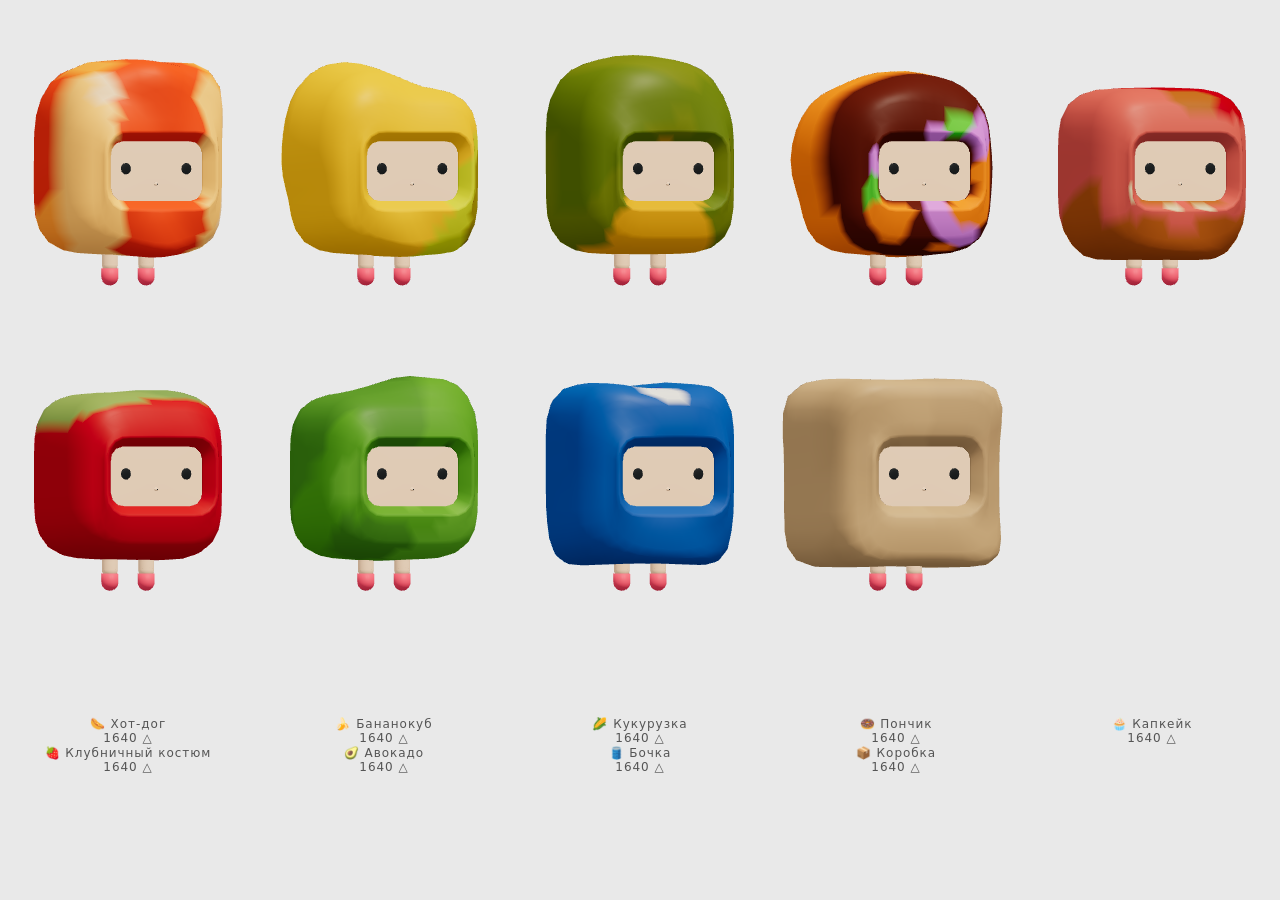
==== characters/costumes.html @ f52dc6cb "Smarter bots, Fall Guys styled levels, costumes from SimReady assets - Big Fans and Roll Out bots pl" ====
<!doctype html><html lang="ru"><meta charset="utf-8"><meta name="viewport" content="width=device-width,initial-scale=1"><title>Костюмы из ассетов</title>
<style>body{margin:0;background:#e9e9e9;font:12px/1.2 system-ui;color:#555}canvas{display:block;width:100vw;height:56vw}.labels{display:grid;grid-template-columns:repeat(5,1fr);text-align:center;letter-spacing:.08em}</style>
<!-- Dev page: every SimReady-based costume from characters/costume-manifest.mjs, three-quarter view. Rebuild with tools/costumes/build.py. -->
<script type="importmap">{"imports":{"three":"../vendor/three.module.min.js"}}</script>
<canvas></canvas><div class="labels"></div>
<script type="module">
import * as THREE from '../vendor/three.module.min.js';import {createCubeCharacter} from './cube-character.mjs';import {preloadCostume} from './cube-wardrobe.mjs';import {COSTUME_ASSETS} from './costume-manifest.mjs';
const ids=Object.keys(COSTUME_ASSETS),canvas=document.querySelector('canvas'),cols=5,rows=Math.ceil(ids.length/cols);
const renderer=new THREE.WebGLRenderer({canvas,antialias:true});renderer.setPixelRatio(Math.min(devicePixelRatio,2));renderer.outputColorSpace=THREE.SRGBColorSpace;renderer.toneMapping=THREE.ACESFilmicToneMapping;
const scene=new THREE.Scene();scene.background=new THREE.Color(0xe9e9e9);scene.add(new THREE.HemisphereLight(0xffffff,0xb9b9b9,2.1));const key=new THREE.DirectionalLight(0xfff4e6,2.2);key.position.set(2.5,6,4);scene.add(key);
ids.forEach((id,i)=>{const rig=createCubeCharacter(THREE,{skin:{hat:id,pattern:'plain',c1:0xffdb20,c2:0xf2596e}});rig.blobShadow.visible=false;rig.animate(0,{pose:'idle'});rig.root.position.set((i%cols-(cols-1)/2)*2.6,-Math.floor(i/cols)*3.1,0);rig.root.rotation.y=.5;scene.add(rig.root);});
document.querySelector('.labels').innerHTML=ids.map(id=>`<span>${COSTUME_ASSETS[id].icon} ${COSTUME_ASSETS[id].title}<br>${COSTUME_ASSETS[id].tris} △</span>`).join('');
const camera=new THREE.OrthographicCamera(-cols*1.3,cols*1.3,1.9,-rows*3.1+1.3,.1,100);camera.position.set(0,1,20);camera.lookAt(0,1,0);
function draw(){const w=canvas.clientWidth,h=canvas.clientHeight;renderer.setSize(w,h,false);const aspect=w/h,hh=cols*1.3/aspect;camera.top=1.9;camera.bottom=1.9-2*hh;camera.updateProjectionMatrix();renderer.render(scene,camera);}
addEventListener('resize',draw);draw();Promise.allSettled(ids.map(id=>preloadCostume(THREE,id))).then(()=>setTimeout(draw,30));
</script></html>
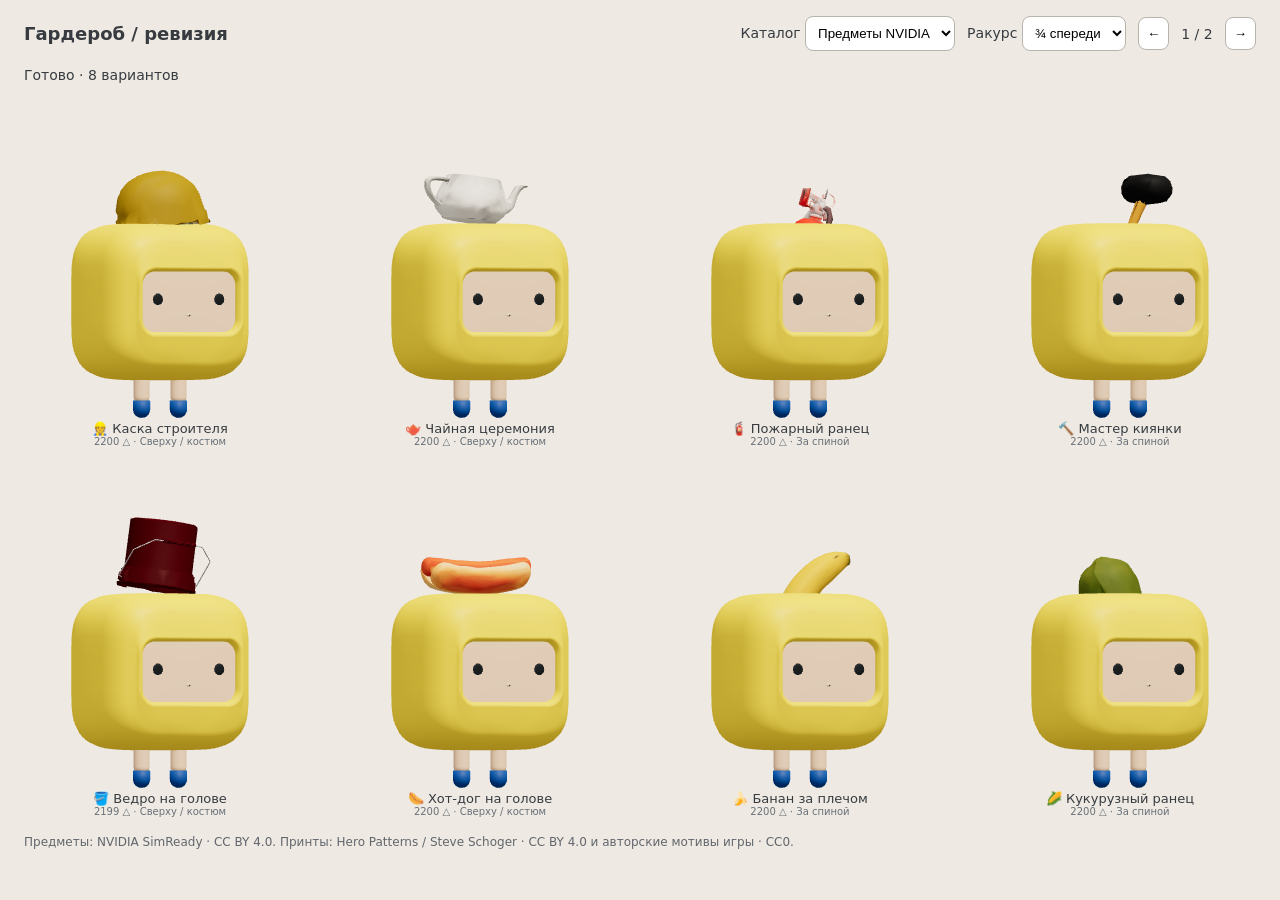
==== commit ab00124b: "Revise wardrobe with original SimReady wearables and accurate prints" ====
--- a/characters/costumes.html
+++ b/characters/costumes.html
@@ -1,16 +1,26 @@
-<!doctype html><html lang="ru"><meta charset="utf-8"><meta name="viewport" content="width=device-width,initial-scale=1"><title>Костюмы из ассетов</title>
-<style>body{margin:0;background:#e9e9e9;font:12px/1.2 system-ui;color:#555}canvas{display:block;width:100vw;height:56vw}.labels{display:grid;grid-template-columns:repeat(5,1fr);text-align:center;letter-spacing:.08em}</style>
-<!-- Dev page: every SimReady-based costume from characters/costume-manifest.mjs, three-quarter view. Rebuild with tools/costumes/build.py. -->
+<!doctype html><html lang="ru"><meta charset="utf-8"><meta name="viewport" content="width=device-width,initial-scale=1"><title>Гардероб — проверка ассетов</title>
+<style>*{box-sizing:border-box}body{margin:0;background:#eeeae3;font:14px system-ui;color:#373b40}header{padding:16px 24px;display:flex;align-items:center;gap:12px;flex-wrap:wrap}h1{font-size:18px;margin:0 auto 0 0}select,button{padding:8px;border:1px solid #b7b4ad;border-radius:8px;background:#fff}main{position:relative;max-width:1400px;margin:auto}canvas{display:block;width:100%;height:57.8vw;max-height:800px}.labels{position:absolute;inset:0;display:grid;grid-template-columns:repeat(4,1fr);grid-template-rows:repeat(2,1fr);pointer-events:none}.labels span{align-self:end;text-align:center;padding:6px;font-size:13px}.labels small{display:block;color:#697078;font-size:10px}footer{padding:12px 24px;color:#62666c;font-size:12px}#status{padding:0 24px}</style>
 <script type="importmap">{"imports":{"three":"../vendor/three.module.min.js"}}</script>
-<canvas></canvas><div class="labels"></div>
+<header><h1>Гардероб / ревизия</h1><label>Каталог <select id="catalog"><option value="assets">Предметы NVIDIA</option><option value="all">Все костюмы</option><option value="patterns">Узоры</option></select></label><label>Ракурс <select id="view"><option value="front">¾ спереди</option><option value="back">¾ сзади</option><option value="side">Сбоку</option></select></label><button id="prev">←</button><span id="page"></span><button id="next">→</button></header>
+<div id="status">Загрузка моделей…</div><main><canvas></canvas><div class="labels"></div></main><footer>Предметы: NVIDIA SimReady · CC BY 4.0. Принты: Hero Patterns / Steve Schoger · CC BY 4.0 и авторские мотивы игры · CC0.</footer>
 <script type="module">
-import * as THREE from '../vendor/three.module.min.js';import {createCubeCharacter} from './cube-character.mjs';import {preloadCostume} from './cube-wardrobe.mjs';import {COSTUME_ASSETS} from './costume-manifest.mjs';
-const ids=Object.keys(COSTUME_ASSETS),canvas=document.querySelector('canvas'),cols=5,rows=Math.ceil(ids.length/cols);
-const renderer=new THREE.WebGLRenderer({canvas,antialias:true});renderer.setPixelRatio(Math.min(devicePixelRatio,2));renderer.outputColorSpace=THREE.SRGBColorSpace;renderer.toneMapping=THREE.ACESFilmicToneMapping;
-const scene=new THREE.Scene();scene.background=new THREE.Color(0xe9e9e9);scene.add(new THREE.HemisphereLight(0xffffff,0xb9b9b9,2.1));const key=new THREE.DirectionalLight(0xfff4e6,2.2);key.position.set(2.5,6,4);scene.add(key);
-ids.forEach((id,i)=>{const rig=createCubeCharacter(THREE,{skin:{hat:id,pattern:'plain',c1:0xffdb20,c2:0xf2596e}});rig.blobShadow.visible=false;rig.animate(0,{pose:'idle'});rig.root.position.set((i%cols-(cols-1)/2)*2.6,-Math.floor(i/cols)*3.1,0);rig.root.rotation.y=.5;scene.add(rig.root);});
-document.querySelector('.labels').innerHTML=ids.map(id=>`<span>${COSTUME_ASSETS[id].icon} ${COSTUME_ASSETS[id].title}<br>${COSTUME_ASSETS[id].tris} △</span>`).join('');
-const camera=new THREE.OrthographicCamera(-cols*1.3,cols*1.3,1.9,-rows*3.1+1.3,.1,100);camera.position.set(0,1,20);camera.lookAt(0,1,0);
-function draw(){const w=canvas.clientWidth,h=canvas.clientHeight;renderer.setSize(w,h,false);const aspect=w/h,hh=cols*1.3/aspect;camera.top=1.9;camera.bottom=1.9-2*hh;camera.updateProjectionMatrix();renderer.render(scene,camera);}
-addEventListener('resize',draw);draw();Promise.allSettled(ids.map(id=>preloadCostume(THREE,id))).then(()=>setTimeout(draw,30));
+import * as T from '../vendor/three.module.min.js';
+import {createCubeCharacter} from './cube-character.mjs';
+import {CUBE_COSMETICS,preloadCostume} from './cube-wardrobe.mjs';
+import {COSTUME_ASSETS} from './costume-manifest.mjs';
+import {PRINTS,printsReady} from './cube-print.mjs';
+const canvas=document.querySelector('canvas'),renderer=new T.WebGLRenderer({canvas,antialias:true});renderer.setPixelRatio(Math.min(devicePixelRatio,1.5));renderer.outputColorSpace=T.SRGBColorSpace;renderer.toneMapping=T.ACESFilmicToneMapping;
+const scene=new T.Scene();scene.background=new T.Color(0xeeeae3);scene.add(new T.HemisphereLight(0xffffff,0xb9b6b0,2));const key=new T.DirectionalLight(0xfff7eb,2.5);key.position.set(2,6,4);scene.add(key);
+const camera=new T.OrthographicCamera(-6.4,6.4,3.5,-3.9,.1,100);camera.position.set(0,0,20);camera.lookAt(0,0,0);
+let page=0,rigs=[],serial=0;const params=new URLSearchParams(location.search);document.querySelector('#catalog').value=params.get('catalog')||'assets';document.querySelector('#view').value=params.get('view')||'front';
+const names={belly:'Абстрактное конфетти',stripes:'Диагональные полосы',polka:'Горошек',flames:'Карамельные волны',stars:'Пятиконечные звёзды',lightning:'Ломаный ритм',rings:'Гипнотические кольца',diamonds:'Арлекин',clouds:'Пушистые облака',leaves:'Листья',circuit:'Микросхема',hexagons:'Медовые соты'};
+function draw(){renderer.setSize(canvas.clientWidth,canvas.clientHeight,false);renderer.render(scene,camera);}
+async function refresh(){const token=++serial;for(const r of rigs){scene.remove(r.root);r.dispose();}rigs=[];const mode=document.querySelector('#catalog').value;
+const items=mode==='patterns'?Object.keys(PRINTS).map(pattern=>({hat:'none',pattern,title:names[pattern]})):mode==='all'?CUBE_COSMETICS:Object.entries(COSTUME_ASSETS).map(([hat,c])=>({hat,...c}));
+const pages=Math.ceil(items.length/8);page=Math.max(0,Math.min(page,pages-1));const subset=items.slice(page*8,page*8+8);document.querySelector('#page').textContent=`${page+1} / ${pages}`;
+const angle={front:.5,back:Math.PI+.5,side:Math.PI/2}[document.querySelector('#view').value];
+subset.forEach((c,i)=>{const r=createCubeCharacter(T,{skin:{hat:c.hat,pattern:c.pattern||'plain',c1:0xffd83b,c2:0x285ba0}});r.blobShadow.visible=false;r.animate(0,{pose:'idle'});r.root.position.set((i%4-1.5)*3.2, -Math.floor(i/4)*3.7+.15,0);r.root.rotation.y=angle;rigs.push(r);scene.add(r.root);});
+document.querySelector('.labels').innerHTML=subset.map(c=>`<span>${c.icon||''} ${c.title}<small>${c.tris?c.tris+' △ · ':''}${c.slot==='back'?'За спиной':mode==='patterns'?'Принт':'Сверху / костюм'}</small></span>`).join('');
+document.querySelector('#status').textContent='Загрузка…';draw();const result=await Promise.allSettled(subset.map(c=>preloadCostume(T,c.hat)));await printsReady();if(token!==serial)return;const failures=result.filter(r=>r.status==='rejected').length;document.querySelector('#status').textContent=failures?`Ошибки загрузки: ${failures}`:`Готово · ${subset.length} вариантов`;draw();}
+for(const id of ['catalog','view'])document.querySelector('#'+id).onchange=()=>{page=0;refresh();};document.querySelector('#prev').onclick=()=>{page--;refresh();};document.querySelector('#next').onclick=()=>{page++;refresh();};addEventListener('resize',draw);refresh();
 </script></html>
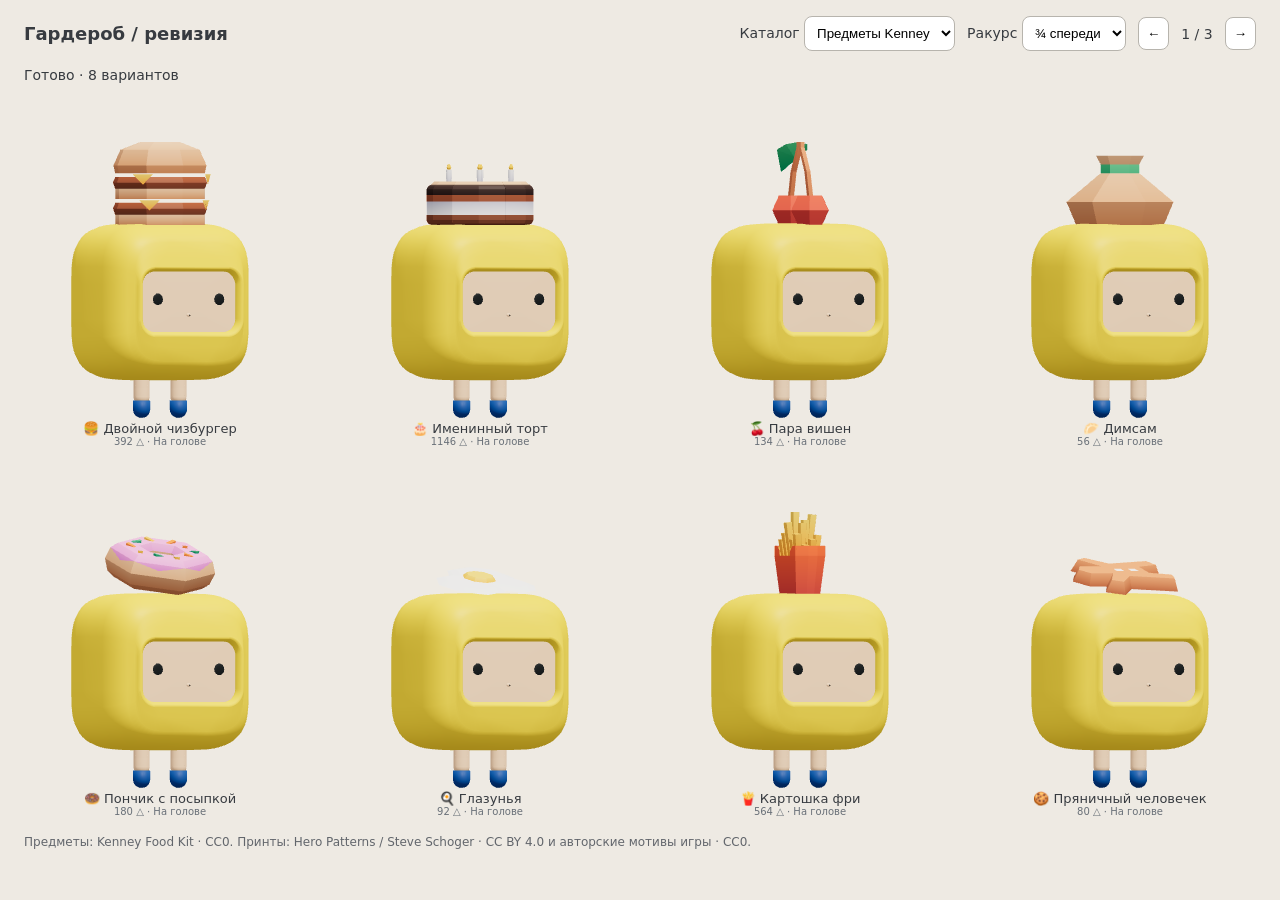
==== commit 596d855a: "Separate palette and print selection and equip Kenney headwear" ====
--- a/characters/costumes.html
+++ b/characters/costumes.html
@@ -1,26 +1,26 @@
 <!doctype html><html lang="ru"><meta charset="utf-8"><meta name="viewport" content="width=device-width,initial-scale=1"><title>Гардероб — проверка ассетов</title>
 <style>*{box-sizing:border-box}body{margin:0;background:#eeeae3;font:14px system-ui;color:#373b40}header{padding:16px 24px;display:flex;align-items:center;gap:12px;flex-wrap:wrap}h1{font-size:18px;margin:0 auto 0 0}select,button{padding:8px;border:1px solid #b7b4ad;border-radius:8px;background:#fff}main{position:relative;max-width:1400px;margin:auto}canvas{display:block;width:100%;height:57.8vw;max-height:800px}.labels{position:absolute;inset:0;display:grid;grid-template-columns:repeat(4,1fr);grid-template-rows:repeat(2,1fr);pointer-events:none}.labels span{align-self:end;text-align:center;padding:6px;font-size:13px}.labels small{display:block;color:#697078;font-size:10px}footer{padding:12px 24px;color:#62666c;font-size:12px}#status{padding:0 24px}</style>
 <script type="importmap">{"imports":{"three":"../vendor/three.module.min.js"}}</script>
-<header><h1>Гардероб / ревизия</h1><label>Каталог <select id="catalog"><option value="assets">Предметы NVIDIA</option><option value="all">Все костюмы</option><option value="patterns">Узоры</option></select></label><label>Ракурс <select id="view"><option value="front">¾ спереди</option><option value="back">¾ сзади</option><option value="side">Сбоку</option></select></label><button id="prev">←</button><span id="page"></span><button id="next">→</button></header>
-<div id="status">Загрузка моделей…</div><main><canvas></canvas><div class="labels"></div></main><footer>Предметы: NVIDIA SimReady · CC BY 4.0. Принты: Hero Patterns / Steve Schoger · CC BY 4.0 и авторские мотивы игры · CC0.</footer>
+<header><h1>Гардероб / ревизия</h1><label>Каталог <select id="catalog"><option value="assets">Предметы Kenney</option><option value="all">Все костюмы</option><option value="patterns">Узоры</option></select></label><label>Ракурс <select id="view"><option value="front">¾ спереди</option><option value="back">¾ сзади</option><option value="side">Сбоку</option></select></label><button id="prev">←</button><span id="page"></span><button id="next">→</button></header>
+<div id="status">Загрузка моделей…</div><main><canvas></canvas><div class="labels"></div></main><footer>Предметы: Kenney Food Kit · CC0. Принты: Hero Patterns / Steve Schoger · CC BY 4.0 и авторские мотивы игры · CC0.</footer>
 <script type="module">
 import * as T from '../vendor/three.module.min.js';
 import {createCubeCharacter} from './cube-character.mjs';
 import {CUBE_COSMETICS,preloadCostume} from './cube-wardrobe.mjs';
 import {COSTUME_ASSETS} from './costume-manifest.mjs';
-import {PRINTS,printsReady} from './cube-print.mjs';
+import {PRINTS,printsReady} from './cube-print.mjs';import {PRINT_CATALOG} from './print-catalog.mjs';
 const canvas=document.querySelector('canvas'),renderer=new T.WebGLRenderer({canvas,antialias:true});renderer.setPixelRatio(Math.min(devicePixelRatio,1.5));renderer.outputColorSpace=T.SRGBColorSpace;renderer.toneMapping=T.ACESFilmicToneMapping;
 const scene=new T.Scene();scene.background=new T.Color(0xeeeae3);scene.add(new T.HemisphereLight(0xffffff,0xb9b6b0,2));const key=new T.DirectionalLight(0xfff7eb,2.5);key.position.set(2,6,4);scene.add(key);
 const camera=new T.OrthographicCamera(-6.4,6.4,3.5,-3.9,.1,100);camera.position.set(0,0,20);camera.lookAt(0,0,0);
 let page=0,rigs=[],serial=0;const params=new URLSearchParams(location.search);document.querySelector('#catalog').value=params.get('catalog')||'assets';document.querySelector('#view').value=params.get('view')||'front';
-const names={belly:'Абстрактное конфетти',stripes:'Диагональные полосы',polka:'Горошек',flames:'Карамельные волны',stars:'Пятиконечные звёзды',lightning:'Ломаный ритм',rings:'Гипнотические кольца',diamonds:'Арлекин',clouds:'Пушистые облака',leaves:'Листья',circuit:'Микросхема',hexagons:'Медовые соты'};
+const names={belly:'Абстрактное конфетти',stripes:'Диагональные полосы',polka:'Горошек',flames:'Карамельные волны',stars:'Пятиконечные звёзды',lightning:'Ломаный ритм',rings:'Гипнотические кольца',diamonds:'Арлекин',clouds:'Пушистые облака',leaves:'Листья',circuit:'Микросхема',hexagons:'Медовые соты',...Object.fromEntries(PRINT_CATALOG.map(([id,,,title])=>[id,title]))};
 function draw(){renderer.setSize(canvas.clientWidth,canvas.clientHeight,false);renderer.render(scene,camera);}
 async function refresh(){const token=++serial;for(const r of rigs){scene.remove(r.root);r.dispose();}rigs=[];const mode=document.querySelector('#catalog').value;
 const items=mode==='patterns'?Object.keys(PRINTS).map(pattern=>({hat:'none',pattern,title:names[pattern]})):mode==='all'?CUBE_COSMETICS:Object.entries(COSTUME_ASSETS).map(([hat,c])=>({hat,...c}));
 const pages=Math.ceil(items.length/8);page=Math.max(0,Math.min(page,pages-1));const subset=items.slice(page*8,page*8+8);document.querySelector('#page').textContent=`${page+1} / ${pages}`;
 const angle={front:.5,back:Math.PI+.5,side:Math.PI/2}[document.querySelector('#view').value];
 subset.forEach((c,i)=>{const r=createCubeCharacter(T,{skin:{hat:c.hat,pattern:c.pattern||'plain',c1:0xffd83b,c2:0x285ba0}});r.blobShadow.visible=false;r.animate(0,{pose:'idle'});r.root.position.set((i%4-1.5)*3.2, -Math.floor(i/4)*3.7+.15,0);r.root.rotation.y=angle;rigs.push(r);scene.add(r.root);});
-document.querySelector('.labels').innerHTML=subset.map(c=>`<span>${c.icon||''} ${c.title}<small>${c.tris?c.tris+' △ · ':''}${c.slot==='back'?'За спиной':mode==='patterns'?'Принт':'Сверху / костюм'}</small></span>`).join('');
+document.querySelector('.labels').innerHTML=subset.map(c=>`<span>${c.icon||''} ${c.title}<small>${c.tris?c.tris+' △ · ':''}${c.slot==='back'?'За спиной':mode==='patterns'?'Принт':'На голове'}</small></span>`).join('');
 document.querySelector('#status').textContent='Загрузка…';draw();const result=await Promise.allSettled(subset.map(c=>preloadCostume(T,c.hat)));await printsReady();if(token!==serial)return;const failures=result.filter(r=>r.status==='rejected').length;document.querySelector('#status').textContent=failures?`Ошибки загрузки: ${failures}`:`Готово · ${subset.length} вариантов`;draw();}
 for(const id of ['catalog','view'])document.querySelector('#'+id).onchange=()=>{page=0;refresh();};document.querySelector('#prev').onclick=()=>{page--;refresh();};document.querySelector('#next').onclick=()=>{page++;refresh();};addEventListener('resize',draw);refresh();
 </script></html>
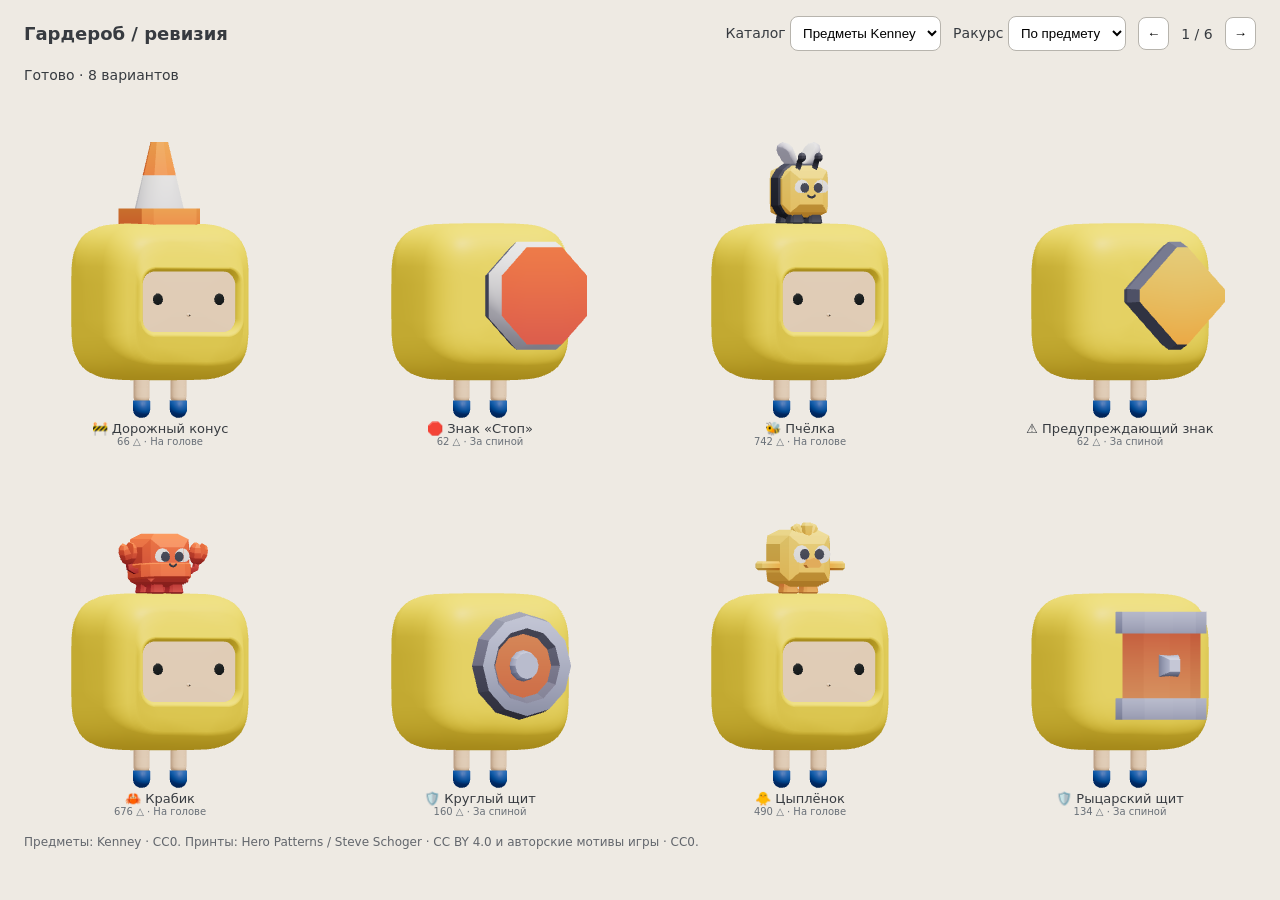
==== commit 48f3efdf: "Add 24 Kenney accessories and fit flat collectibles to the back" ====
--- a/characters/costumes.html
+++ b/characters/costumes.html
@@ -1,8 +1,8 @@
 <!doctype html><html lang="ru"><meta charset="utf-8"><meta name="viewport" content="width=device-width,initial-scale=1"><title>Гардероб — проверка ассетов</title>
 <style>*{box-sizing:border-box}body{margin:0;background:#eeeae3;font:14px system-ui;color:#373b40}header{padding:16px 24px;display:flex;align-items:center;gap:12px;flex-wrap:wrap}h1{font-size:18px;margin:0 auto 0 0}select,button{padding:8px;border:1px solid #b7b4ad;border-radius:8px;background:#fff}main{position:relative;max-width:1400px;margin:auto}canvas{display:block;width:100%;height:57.8vw;max-height:800px}.labels{position:absolute;inset:0;display:grid;grid-template-columns:repeat(4,1fr);grid-template-rows:repeat(2,1fr);pointer-events:none}.labels span{align-self:end;text-align:center;padding:6px;font-size:13px}.labels small{display:block;color:#697078;font-size:10px}footer{padding:12px 24px;color:#62666c;font-size:12px}#status{padding:0 24px}</style>
 <script type="importmap">{"imports":{"three":"../vendor/three.module.min.js"}}</script>
-<header><h1>Гардероб / ревизия</h1><label>Каталог <select id="catalog"><option value="assets">Предметы Kenney</option><option value="all">Все костюмы</option><option value="patterns">Узоры</option></select></label><label>Ракурс <select id="view"><option value="front">¾ спереди</option><option value="back">¾ сзади</option><option value="side">Сбоку</option></select></label><button id="prev">←</button><span id="page"></span><button id="next">→</button></header>
-<div id="status">Загрузка моделей…</div><main><canvas></canvas><div class="labels"></div></main><footer>Предметы: Kenney Food Kit · CC0. Принты: Hero Patterns / Steve Schoger · CC BY 4.0 и авторские мотивы игры · CC0.</footer>
+<header><h1>Гардероб / ревизия</h1><label>Каталог <select id="catalog"><option value="assets">Предметы Kenney</option><option value="head">На голову</option><option value="back">На спину</option><option value="all">Все костюмы</option><option value="patterns">Узоры</option></select></label><label>Ракурс <select id="view"><option value="auto">По предмету</option><option value="front">¾ спереди</option><option value="back">¾ сзади</option><option value="side">Сбоку</option></select></label><button id="prev">←</button><span id="page"></span><button id="next">→</button></header>
+<div id="status">Загрузка моделей…</div><main><canvas></canvas><div class="labels"></div></main><footer>Предметы: Kenney · CC0. Принты: Hero Patterns / Steve Schoger · CC BY 4.0 и авторские мотивы игры · CC0.</footer>
 <script type="module">
 import * as T from '../vendor/three.module.min.js';
 import {createCubeCharacter} from './cube-character.mjs';
@@ -12,14 +12,14 @@
 const canvas=document.querySelector('canvas'),renderer=new T.WebGLRenderer({canvas,antialias:true});renderer.setPixelRatio(Math.min(devicePixelRatio,1.5));renderer.outputColorSpace=T.SRGBColorSpace;renderer.toneMapping=T.ACESFilmicToneMapping;
 const scene=new T.Scene();scene.background=new T.Color(0xeeeae3);scene.add(new T.HemisphereLight(0xffffff,0xb9b6b0,2));const key=new T.DirectionalLight(0xfff7eb,2.5);key.position.set(2,6,4);scene.add(key);
 const camera=new T.OrthographicCamera(-6.4,6.4,3.5,-3.9,.1,100);camera.position.set(0,0,20);camera.lookAt(0,0,0);
-let page=0,rigs=[],serial=0;const params=new URLSearchParams(location.search);document.querySelector('#catalog').value=params.get('catalog')||'assets';document.querySelector('#view').value=params.get('view')||'front';
+let page=0,rigs=[],serial=0;const params=new URLSearchParams(location.search);page=Math.max(0,parseInt(params.get('page'),10)-1||0);document.querySelector('#catalog').value=params.get('catalog')||'assets';document.querySelector('#view').value=params.get('view')||'auto';
 const names={belly:'Абстрактное конфетти',stripes:'Диагональные полосы',polka:'Горошек',flames:'Карамельные волны',stars:'Пятиконечные звёзды',lightning:'Ломаный ритм',rings:'Гипнотические кольца',diamonds:'Арлекин',clouds:'Пушистые облака',leaves:'Листья',circuit:'Микросхема',hexagons:'Медовые соты',...Object.fromEntries(PRINT_CATALOG.map(([id,,,title])=>[id,title]))};
 function draw(){renderer.setSize(canvas.clientWidth,canvas.clientHeight,false);renderer.render(scene,camera);}
 async function refresh(){const token=++serial;for(const r of rigs){scene.remove(r.root);r.dispose();}rigs=[];const mode=document.querySelector('#catalog').value;
-const items=mode==='patterns'?Object.keys(PRINTS).map(pattern=>({hat:'none',pattern,title:names[pattern]})):mode==='all'?CUBE_COSMETICS:Object.entries(COSTUME_ASSETS).map(([hat,c])=>({hat,...c}));
+const items=mode==='patterns'?Object.keys(PRINTS).map(pattern=>({hat:'none',pattern,title:names[pattern]})):mode==='all'?CUBE_COSMETICS:Object.entries(COSTUME_ASSETS).map(([hat,c])=>({hat,...c})).filter(c=>mode==='assets'||c.slot===mode);
 const pages=Math.ceil(items.length/8);page=Math.max(0,Math.min(page,pages-1));const subset=items.slice(page*8,page*8+8);document.querySelector('#page').textContent=`${page+1} / ${pages}`;
 const angle={front:.5,back:Math.PI+.5,side:Math.PI/2}[document.querySelector('#view').value];
-subset.forEach((c,i)=>{const r=createCubeCharacter(T,{skin:{hat:c.hat,pattern:c.pattern||'plain',c1:0xffd83b,c2:0x285ba0}});r.blobShadow.visible=false;r.animate(0,{pose:'idle'});r.root.position.set((i%4-1.5)*3.2, -Math.floor(i/4)*3.7+.15,0);r.root.rotation.y=angle;rigs.push(r);scene.add(r.root);});
+subset.forEach((c,i)=>{const r=createCubeCharacter(T,{skin:{hat:c.hat,pattern:c.pattern||'plain',c1:0xffd83b,c2:0x285ba0}});r.blobShadow.visible=false;r.animate(0,{pose:'idle'});r.root.position.set((i%4-1.5)*3.2, -Math.floor(i/4)*3.7+.15,0);r.root.rotation.y=angle??(c.slot==='back'?Math.PI+.5:.5);rigs.push(r);scene.add(r.root);});
 document.querySelector('.labels').innerHTML=subset.map(c=>`<span>${c.icon||''} ${c.title}<small>${c.tris?c.tris+' △ · ':''}${c.slot==='back'?'За спиной':mode==='patterns'?'Принт':'На голове'}</small></span>`).join('');
 document.querySelector('#status').textContent='Загрузка…';draw();const result=await Promise.allSettled(subset.map(c=>preloadCostume(T,c.hat)));await printsReady();if(token!==serial)return;const failures=result.filter(r=>r.status==='rejected').length;document.querySelector('#status').textContent=failures?`Ошибки загрузки: ${failures}`:`Готово · ${subset.length} вариантов`;draw();}
 for(const id of ['catalog','view'])document.querySelector('#'+id).onchange=()=>{page=0;refresh();};document.querySelector('#prev').onclick=()=>{page--;refresh();};document.querySelector('#next').onclick=()=>{page++;refresh();};addEventListener('resize',draw);refresh();
